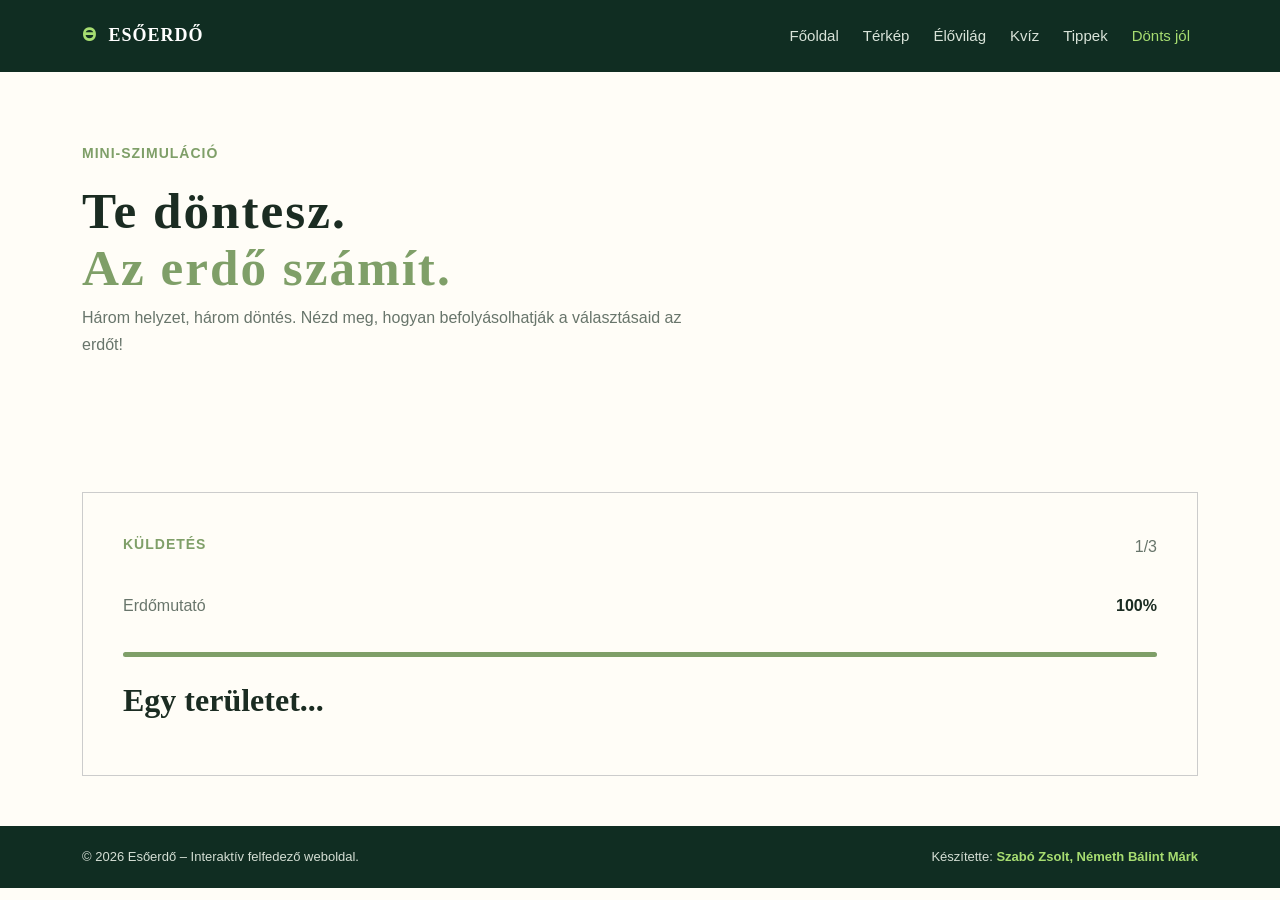
==== pages/dontsjol.html @ 35e12256 "donts alap" ====
<!DOCTYPE html>
<html lang="hu">

<head>
    <meta charset="utf-8">
    <meta name="viewport" content="width=device-width, initial-scale=1">

    <title>Esőerdők világa – Interaktív felfedező weboldal</title>

    <link href="https://cdn.jsdelivr.net/npm/bootstrap@5.3.3/dist/css/bootstrap.min.css" rel="stylesheet">
    <link rel="stylesheet" href="https://cdn.jsdelivr.net/npm/bootstrap-icons@1.13.2/font/bootstrap-icons.min.css">
    <link rel="stylesheet" href="../css/style.css">
</head>

<body>
    <header class="side-header">
        <nav class="navbar navbar-expand-lg navbar-dark site-nav">
            <div class="container">

                <a class="navbar-brand" href="../index.html">
                    <span class="icon">ϴ</span> Esőerdő
                </a>

                <button class="navbar-toggler" type="button" data-bs-toggle="collapse" data-bs-target="#mainNav"
                    aria-controls="mainNav" aria-expanded="false" aria-label="Navigáció megnyitása">

                    <span class="navbar-toggler-icon"></span>
                </button>

                <div class="collapse navbar-collapse" id="mainNav">
                    <ul class="navbar-nav ms-auto">

                        <li class="nav-item">
                            <a class="nav-link" href="../index.html">Főoldal</a>
                        </li>

                        <li class="nav-item">
                            <a class="nav-link" href="../pages/terkep.html">Térkép</a>
                        </li>

                        <li class="nav-item">
                            <a class="nav-link" href="../pages/elovilag.html">Élővilág</a>
                        </li>

                        <li class="nav-item">
                            <a class="nav-link" href="quiz.html">Kvíz</a>
                        </li>

                        <li class="nav-item">
                            <a class="nav-link" href="">Tippek</a>
                        </li>

                        <li class="nav-item">
                            <a class="nav-link active" href="">Dönts jól</a>
                        </li>

                    </ul>
                </div>

            </div>
        </nav>
        <div class="section-pad container">

            <div class="row align-items-end g-4 mb-5">

                <div class="col-lg-7">
                    <p class="title-text">Mini-szimuláció</p>

                    <h2 class="section-title">
                        Te döntesz. <br><span>Az erdő számít.</span>
                    </h2>
                    <p class="muted-copy">
                        Három helyzet, három döntés. Nézd meg, hogyan befolyásolhatják a választásaid az erdőt!
                    </p>
                </div>
            </div>
        </div>
    </header>

    <main>
        <section class="container">
            <div class="quiz">
                <div class="d-flex quiz-texts">
                    <p class="title-text">Küldetés</p>
                    <p class="progress-text"><span class="progress-num">1</span>/3</p>
                </div>
                <div class="d-flex forest-precent">
                    <p class="muted-copy mt-3">Erdőmutató</p>
                    <p class="fw-bold pt-3"><span>100</span>%</p>
                </div>
                <div class="progress mt-3" role="progressbar" aria-label="Basic example" aria-valuenow="0"
                    aria-valuemin="0" aria-valuemax="100">
                    <div class="progress-bar" style="width: 100%"></div>
                </div>
                <h2 class="mt-4">Egy területet...</h2>
                <p class="choose-q"></p>
            </div>
        </section>
    </main>

    <footer class="site-footer">

        <div class="container d-flex flex-column flex-md-row
            justify-content-between gap-2">

            <span>
                © 2026 Esőerdő – Interaktív felfedező weboldal.
            </span>

            <span>
                Készítette:
                <strong>Szabó Zsolt, Németh Bálint Márk</strong>
            </span>

        </div>

    </footer>

    <audio autoplay loop>
        <source src="sounds/rainforest.mp3" type="audio/mpeg">
    </audio>

    <script src="https://cdn.jsdelivr.net/npm/bootstrap@5.3.3/dist/js/bootstrap.bundle.min.js"></script>
    <script src="../js/chooseQuestions.js"></script>
    <script src="../js/ChooseQ.js"></script>
    <script src="../js/choose.js"></script>

</body>

</html>
---- css/style.css ----
html {
    scroll-behavior: smooth;
}

body {
    margin: 0;
    font-family: "DM Sans", sans-serif;
    background-color: #fffdf7;
    color: #1b2c22;
    line-height: 1.7;
}

.site-nav {
    position: sticky;
    top: 0;
    left: 0;
    width: 100%;
    background-color: rgba(16, 45, 34, 0.55);
    backdrop-filter: blur(8px);
    -webkit-backdrop-filter: blur(8px);
    padding: 15px 0;
    z-index: 10;
}

.navbar-brand {
    font-size: 18px;
    letter-spacing: 1px;
    font-weight: 700;
    font-family: "Playfair Display", serif;
    text-transform: uppercase;
}

.icon {
    color: #a7dd71;
    margin-right: 6px;
}

.nav-link {
    color: #d9e3d9 !important;
    margin-left: 8px;
    font-size: 15px;
}

.nav-link:hover,
.nav-link.active {
    color: #a7dd71 !important;
}

.site-footer {
    background-color: #102d22;
    color: #d4ded4;
    padding: 20px 0;
    font-size: 13px;
}

.site-footer strong {
    color: #a7dd71;
}

header {
    position: relative;
    height: 100vh;
    min-height: 600px;
    background-color: #102d22;
}



#heroCarousel {
    position: absolute;
    inset: 0;
    height: 100%;
}

#heroCarousel .carousel-inner,
#heroCarousel .carousel-item {
    height: 100%;
}

.hero-slide {
    height: 100%;
    background-repeat: no-repeat;
    background-size: cover;
    background-position: center center;
}

header::after {
    content: "";
    position: absolute;
    inset: 0;
    background-color: rgba(0, 0, 0, 0.6);
    z-index: 1;
    pointer-events: none;
}

.hero-content {
    position: relative;
    z-index: 2;
    padding-top: 150px;
}

.eyebrow {
    color: #d5f078;
    font-weight: 700;
    text-transform: uppercase;
    font-size: 12px;
    letter-spacing: 1px;
}

h1 {
    color: #fff;
    font-size: 70px;
}

h1, h2 {
    font-family: "Playfair Display", serif; 
}

h1 span {
    color: #d5f078;
}

.hero-lead {
    width: 35%;
    color: #ccc;
}

.hero-note {
    position: absolute;
    bottom: 80px;
    right: 40px;
    z-index: 2;
    color: #ccc;
}

.pulse-dot {
    display: inline-block;
    width: 8px;
    height: 8px;
    margin-right: 6px;
    border-radius: 50%;
    background-color: #d5f078;
}

.btn-lime {
    background-color: #d5f078;
    border-color: #d5f078;
    color: #1b2c22;
}

.btn-lime:hover {
    background-color: #39614a;
    color: #fff;
}

.btn-lime:active {
    background-color: #d5f078 !important;
    border-color: #d5f078 !important;
    color: #1b2c22 !important;
} 

.btn-outline-light:hover {
    color: #1b2c22;
}

.title-text {
    text-transform: uppercase;
    font-size: 14px;
    font-weight: 700;
    letter-spacing: 1px;
    color: #7f9f68;
    margin-bottom: 18px;
}

.section-pad {
    padding-top: 70px;
    padding-bottom: 70px;
}

.section-title {
    font-size: clamp(2.2rem, 4vw, 3.8rem);
    line-height: 1.1;
    letter-spacing: 2px;
}

.section-title span {
    color: #7f9f68;
}

.muted-copy {
    color: #68756b;
}

.feature-card {
    height: 100%;
    padding: 32px;
    border: 1px solid #dce2d6;
    background: #fff;
    border-radius: 5px;
    transition: transform 0.25s, box-shadow 0.25s;
}

.feature-card:hover {
    transform: translateY(-5px);
    box-shadow: 0 18px 40px #163b2614;
}

.stat {
    font-size: 13px;
    font-weight: 700;
    letter-spacing: 1px;
    color: #7f9f68;
}

.feature-card h3 {
    font-size: 25px;
    margin: 10px 0;
}

.feature-card p:last-child {
    color: #68756b;
    font-size: 15px;
    margin-bottom: 0;
}

.image-band {
    background: #f4f1e8;
    padding: 80px 0;
}

.rounded-image {
    width: 100%;
    height: 410px;
    object-fit: cover;
    border-radius: 4px;
}

.text-link {
    color: #1b2c22;
    font-weight: 700;
    text-decoration: none;
}

.text-link:hover {
    color: #7f9f68;
}

a {
    text-decoration: none;
    color: #1b2c22;
}

a:hover {
    color: #7f9f68;
}

#heroCarousel .carousel-control-prev,
#heroCarousel .carousel-control-next {
    z-index: 3;
    width: 8%;
}


.map,
.map-info  {
     border: 1px solid #dce2d6;
     border-radius: 5px;
     background-color: #fff;
     margin-bottom: 40px;

}

.map-info {
        padding: 32px;

}

.title-row {
    background-color: #F4F1E8;
    padding-top: 70px;
    padding-bottom: 5px;
    margin-bottom: 50px;
}

.side-header {
    height: auto;
    min-height: 0;
    background-color: transparent;
}

.side-header::after {
    display: none;
}

.side-header .site-nav {
    position: sticky;
    top: 0;
    background-color: #102d22;
}

.progress-text {
    font-size: 16px;
    color: #68756b;
}

.quiz-texts, .quiz-buttons {
    justify-content: space-between;
}

.quiz {
    border: 1px solid #ccc;
    padding: 40px;
    margin-bottom: 50px;
}

.progress-bar {
    background-color: #7f9f68;
}

.progress {
    height: 5px;
}

h2 {
    font-weight: 700;
}

.form-check {
    border-top: 1px solid #ccc;
    border-bottom: 1px solid #ccc;
}

.quiz-buttons button:first-of-type {
    border: 1px solid #ccc;
}

.quiz-buttons button:last-of-type {
    background-color: #d5f078;
}

.quiz-buttons button {
    padding: 15px;
    font-weight: 700;
}

 .species-card {
     height: 100%;
     background: #fff;
     border: 1px solid #dce2d6;
     border-radius: 5px;
     overflow: hidden;
     transition: transform .25s, box-shadow .25s
 }

 .species-card img {
     width: 100%;
     height: 240px;
     object-fit: cover
 }

 .species-body {
     padding: 20px
 }

 .species-tag {
     display: inline-block;
     text-transform: uppercase;
     letter-spacing: 1.2px;
     font-size: 12px;
     font-weight: 700;
     color: #557747;
     margin-bottom: 10px
 }

 .species-body h2 {
     font-size: 28px
 }

 .species-body p {
     color: #68756b ;
     font-size: 14px;
     margin-bottom: 0
 }

 .species-card img{
    object-fit: cover;
      background-attachment: fixed ;

 }

 .elovilag{
    margin-bottom: 40px;
 }

 .forest-precent {
    justify-content: space-between;
 }
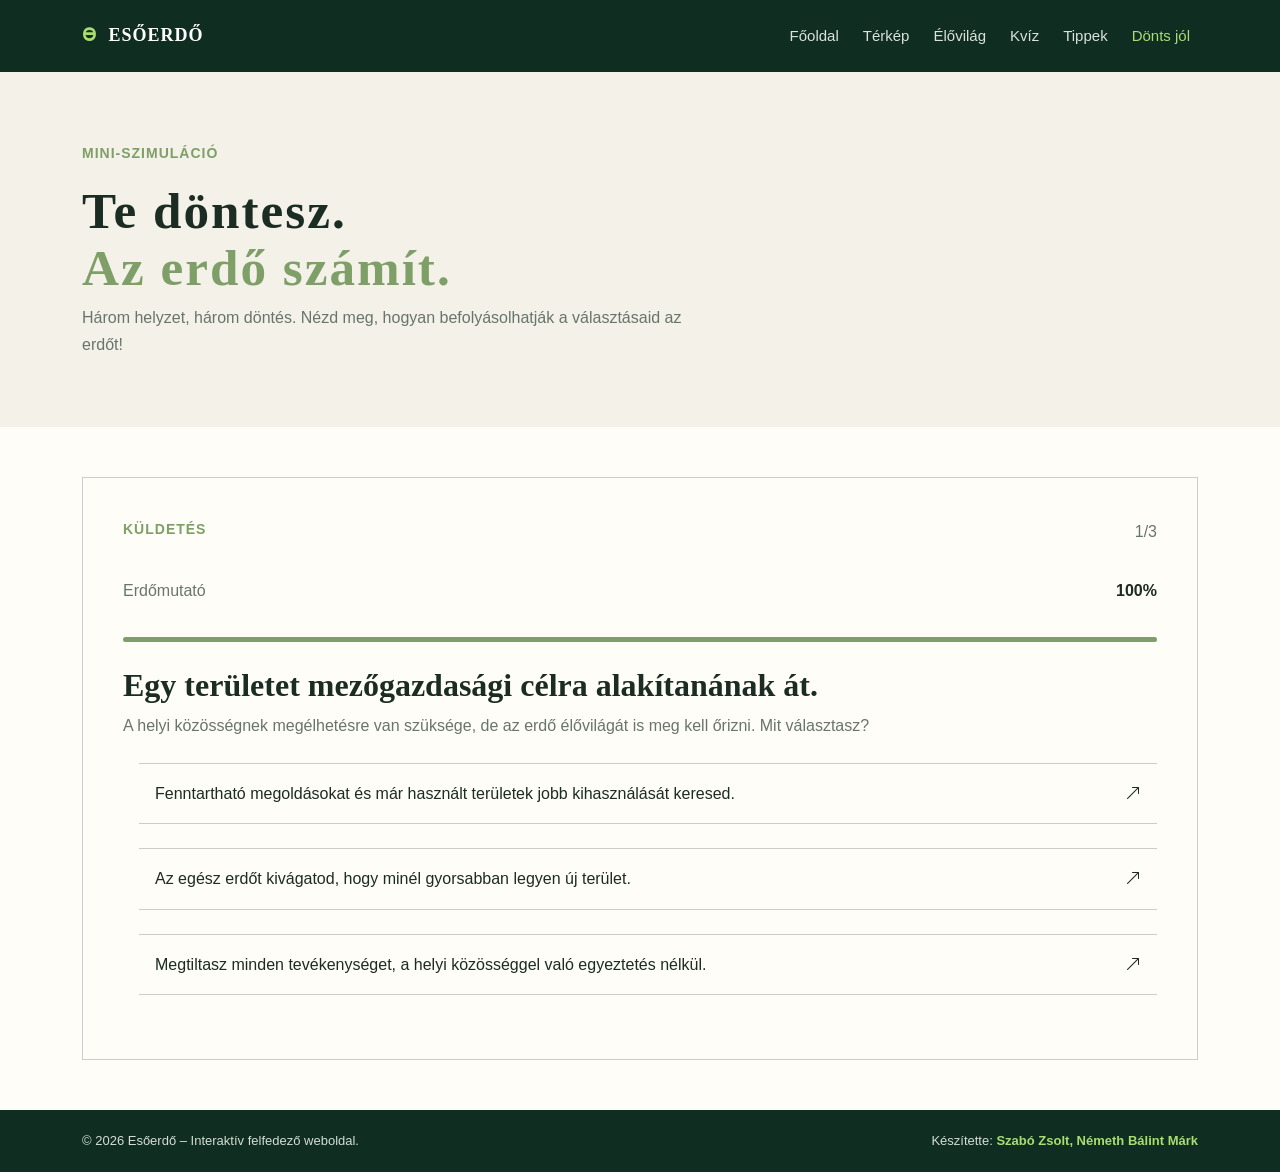
==== commit 56736ddb: "donts jol" ====
--- a/pages/dontsjol.html
+++ b/pages/dontsjol.html
@@ -59,25 +59,27 @@
 
             </div>
         </nav>
-        <div class="section-pad container">
-
-            <div class="row align-items-end g-4 mb-5">
-
-                <div class="col-lg-7">
-                    <p class="title-text">Mini-szimuláció</p>
-
-                    <h2 class="section-title">
-                        Te döntesz. <br><span>Az erdő számít.</span>
-                    </h2>
-                    <p class="muted-copy">
-                        Három helyzet, három döntés. Nézd meg, hogyan befolyásolhatják a választásaid az erdőt!
-                    </p>
-                </div>
-            </div>
-        </div>
     </header>
 
     <main>
+        <section class="title-row">
+            <div class="container">
+                <div class="row align-items-end g-4 mb-5">
+
+                    <div class="col-lg-7">
+                        <p class="title-text">Mini-szimuláció</p>
+
+                        <h2 class="section-title">
+                            Te döntesz. <br><span>Az erdő számít.</span>
+                        </h2>
+                        <p class="muted-copy">
+                            Három helyzet, három döntés. Nézd meg, hogyan befolyásolhatják a választásaid az erdőt!
+                        </p>
+                    </div>
+                </div>
+
+
+        </section>
         <section class="container">
             <div class="quiz">
                 <div class="d-flex quiz-texts">
@@ -92,8 +94,13 @@
                     aria-valuemin="0" aria-valuemax="100">
                     <div class="progress-bar" style="width: 100%"></div>
                 </div>
-                <h2 class="mt-4">Egy területet...</h2>
-                <p class="choose-q"></p>
+                <h2 class="mt-4 choose-sit">Egy területet...</h2>
+                <div class="whole-choose">
+                    <p class="muted-copy choose-q">aaaaaaaaaaaaaaaaaaaaaaaaaaaaaaaa</p>
+                    <div class="choose-options">
+
+                    </div>
+                </div>
             </div>
         </section>
     </main>
--- a/css/style.css
+++ b/css/style.css
@@ -352,6 +352,13 @@
      transition: transform .25s, box-shadow .25s
  }
 
+ .species-card:hover {
+    transform: translateY(-5px);
+    box-shadow: 0 18px 40px #163b2614;
+}
+
+ 
+
  .species-card img {
      width: 100%;
      height: 240px;
@@ -388,10 +395,61 @@
 
  }
 
- .elovilag{
+ .elovilag, .tippek{
     margin-bottom: 40px;
  }
 
- .forest-precent {
+ .forest-precent, .choose-label {
     justify-content: space-between;
  }
+  .tip-card {
+     display: flex;
+     gap: 20px;
+     padding: 32px;
+     height: 100%;
+     background: #fff;
+     border: 1px solid #dce2d6;
+     border-radius: 5px;
+    transition: transform 0.25s, box-shadow 0.25s;
+ }
+
+
+.tip-card:hover {
+    transform: translateY(-5px);
+    box-shadow: 0 18px 40px #163b2614;
+}
+
+ .tip-number {
+     font-family: "Playfair Display", serif;
+     font-size: 40px;
+     color: #7f9f68;
+     line-height: 1
+ }
+
+ .tip-card h2 {
+     font-size: 25px
+ }
+
+ .tip-card p {
+     color: #68756b;
+     margin-bottom: 0
+ }
+
+ .note-panel {
+     padding: 32px;
+     background: #f4f1e8;
+     border-left: 4px solid #7f9f68;
+ }
+
+ .note-panel h2 {
+     font-size: 25px
+ }
+
+ .note-panel p {
+     color: #68756b;
+     margin-bottom: 0
+ }
+
+.choose {
+    cursor: pointer;
+}
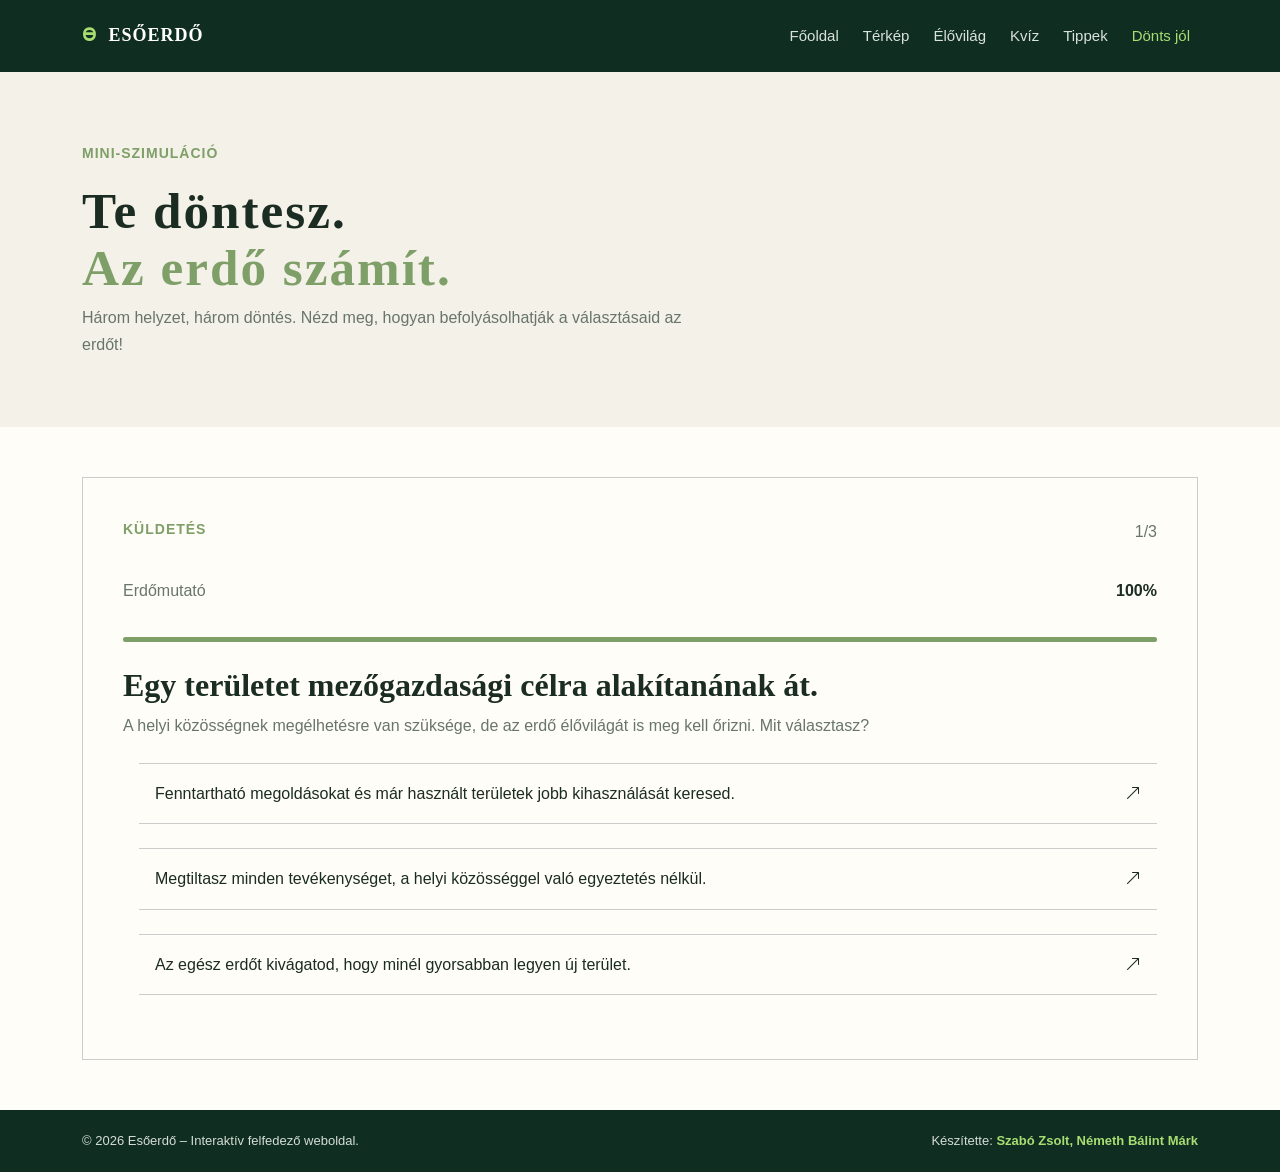
==== commit 63145f6d: "fixalas" ====
--- a/pages/dontsjol.html
+++ b/pages/dontsjol.html
@@ -43,15 +43,15 @@
                         </li>
 
                         <li class="nav-item">
-                            <a class="nav-link" href="quiz.html">Kvíz</a>
+                            <a class="nav-link" href="../pages/quiz.html">Kvíz</a>
                         </li>
 
                         <li class="nav-item">
-                            <a class="nav-link" href="">Tippek</a>
+                            <a class="nav-link" href="../pages/tippek.html">Tippek</a>
                         </li>
 
                         <li class="nav-item">
-                            <a class="nav-link active" href="">Dönts jól</a>
+                            <a class="nav-link active" href="../pages/dontsjol.html">Dönts jól</a>
                         </li>
 
                     </ul>
@@ -94,9 +94,9 @@
                     aria-valuemin="0" aria-valuemax="100">
                     <div class="progress-bar" style="width: 100%"></div>
                 </div>
-                <h2 class="mt-4 choose-sit">Egy területet...</h2>
+                <h2 class="mt-4 choose-sit"></h2>
                 <div class="whole-choose">
-                    <p class="muted-copy choose-q">aaaaaaaaaaaaaaaaaaaaaaaaaaaaaaaa</p>
+                    <p class="muted-copy choose-q"></p>
                     <div class="choose-options">
 
                     </div>
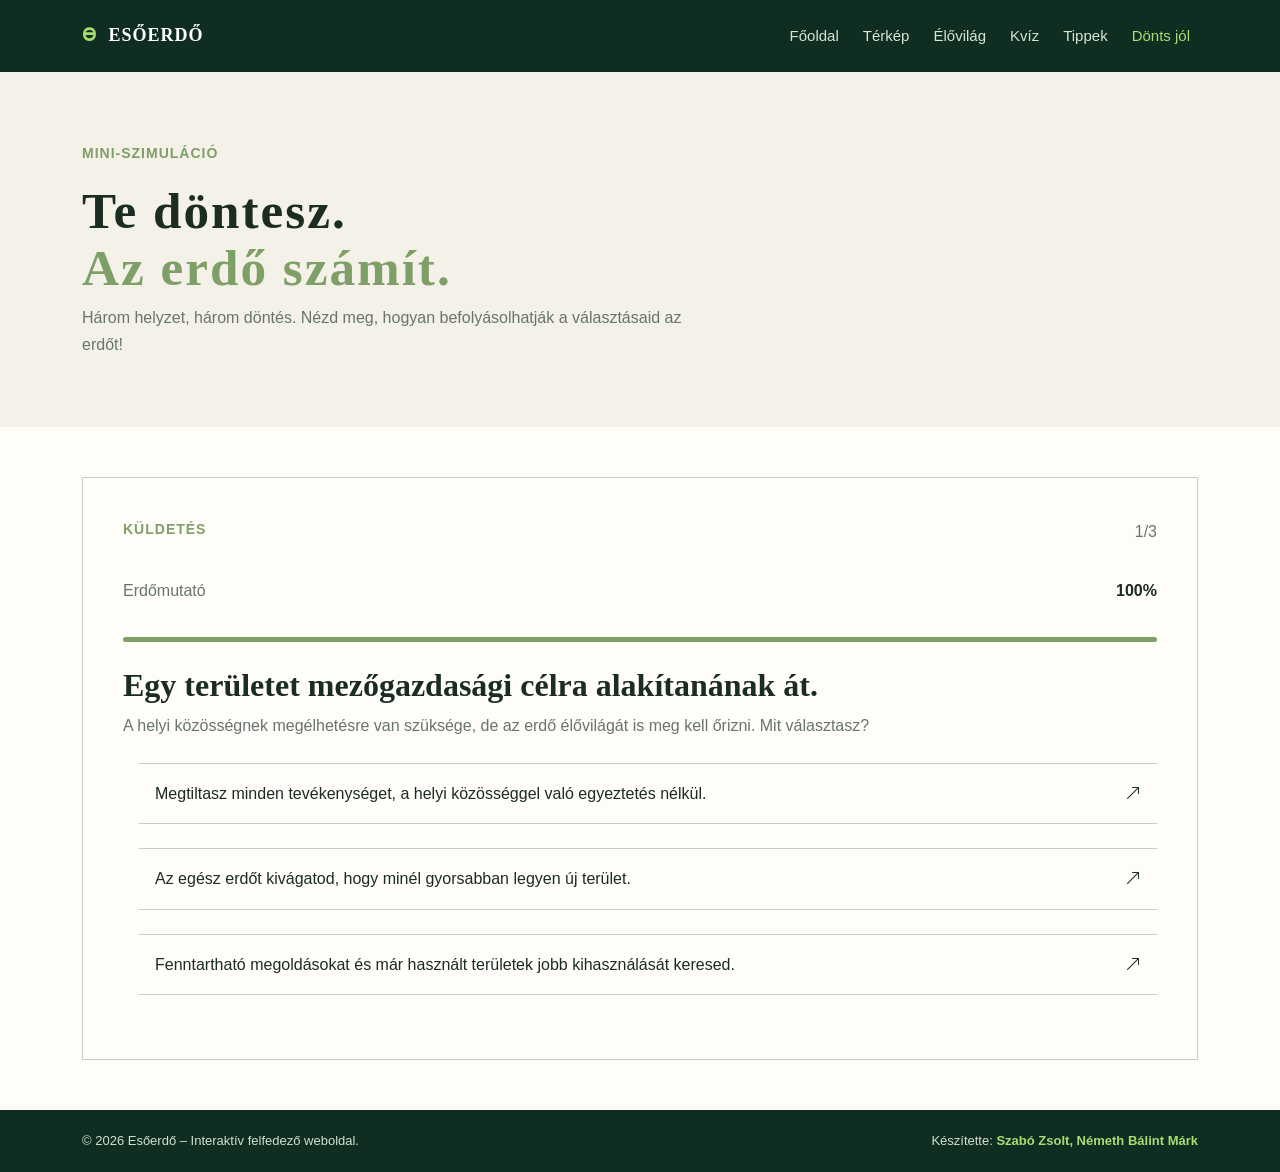
==== commit b522b8c5: "favicon" ====
--- a/pages/dontsjol.html
+++ b/pages/dontsjol.html
@@ -10,6 +10,7 @@
     <link href="https://cdn.jsdelivr.net/npm/bootstrap@5.3.3/dist/css/bootstrap.min.css" rel="stylesheet">
     <link rel="stylesheet" href="https://cdn.jsdelivr.net/npm/bootstrap-icons@1.13.2/font/bootstrap-icons.min.css">
     <link rel="stylesheet" href="../css/style.css">
+    <link rel="icon" type="image/x-icon" href="../images/favicon.ico">
 </head>
 
 <body>
--- a/css/style.css
+++ b/css/style.css
@@ -112,8 +112,9 @@
     font-size: 70px;
 }
 
-h1, h2 {
-    font-family: "Playfair Display", serif; 
+h1,
+h2 {
+    font-family: "Playfair Display", serif;
 }
 
 h1 span {
@@ -157,7 +158,7 @@
     background-color: #d5f078 !important;
     border-color: #d5f078 !important;
     color: #1b2c22 !important;
-} 
+}
 
 .btn-outline-light:hover {
     color: #1b2c22;
@@ -262,16 +263,16 @@
 
 
 .map,
-.map-info  {
-     border: 1px solid #dce2d6;
-     border-radius: 5px;
-     background-color: #fff;
-     margin-bottom: 40px;
-
-}
-
 .map-info {
-        padding: 32px;
+    border: 1px solid #dce2d6;
+    border-radius: 5px;
+    background-color: #fff;
+    margin-bottom: 40px;
+
+}
+
+.map-info {
+    padding: 32px;
 
 }
 
@@ -303,7 +304,8 @@
     color: #68756b;
 }
 
-.quiz-texts, .quiz-buttons {
+.quiz-texts,
+.quiz-buttons {
     justify-content: space-between;
 }
 
@@ -343,75 +345,78 @@
     font-weight: 700;
 }
 
- .species-card {
-     height: 100%;
-     background: #fff;
-     border: 1px solid #dce2d6;
-     border-radius: 5px;
-     overflow: hidden;
-     transition: transform .25s, box-shadow .25s
- }
-
- .species-card:hover {
+.species-card {
+    height: 100%;
+    background: #fff;
+    border: 1px solid #dce2d6;
+    border-radius: 5px;
+    overflow: hidden;
+    transition: transform .25s, box-shadow .25s
+}
+
+.species-card:hover {
     transform: translateY(-5px);
     box-shadow: 0 18px 40px #163b2614;
 }
 
- 
-
- .species-card img {
-     width: 100%;
-     height: 240px;
-     object-fit: cover
- }
-
- .species-body {
-     padding: 20px
- }
-
- .species-tag {
-     display: inline-block;
-     text-transform: uppercase;
-     letter-spacing: 1.2px;
-     font-size: 12px;
-     font-weight: 700;
-     color: #557747;
-     margin-bottom: 10px
- }
-
- .species-body h2 {
-     font-size: 28px
- }
-
- .species-body p {
-     color: #68756b ;
-     font-size: 14px;
-     margin-bottom: 0
- }
-
- .species-card img{
+
+
+.species-card img {
+    width: 100%;
+    height: 240px;
+    object-fit: cover
+}
+
+.species-body {
+    padding: 20px
+}
+
+.species-tag {
+    display: inline-block;
+    text-transform: uppercase;
+    letter-spacing: 1.2px;
+    font-size: 12px;
+    font-weight: 700;
+    color: #557747;
+    margin-bottom: 10px
+}
+
+.species-body h2 {
+    font-size: 28px
+}
+
+.species-body p {
+    color: #68756b;
+    font-size: 14px;
+    margin-bottom: 0
+}
+
+.species-card img {
     object-fit: cover;
-      background-attachment: fixed ;
-
- }
-
- .elovilag, .tippek{
+    background-attachment: fixed;
+
+}
+
+.elovilag,
+.tippek {
     margin-bottom: 40px;
- }
-
- .forest-precent, .choose-label {
+}
+
+.forest-precent,
+.choose-label {
     justify-content: space-between;
- }
-  .tip-card {
-     display: flex;
-     gap: 20px;
-     padding: 32px;
-     height: 100%;
-     background: #fff;
-     border: 1px solid #dce2d6;
-     border-radius: 5px;
+}
+
+.tip-card {
+    display: flex;
+    gap: 20px;
+    padding: 32px;
+    height: 100%;
+    background: #fff;
+    border: 1px solid #dce2d6;
+    border-radius: 5px;
     transition: transform 0.25s, box-shadow 0.25s;
- }
+}
 
 
 .tip-card:hover {
@@ -419,37 +424,47 @@
     box-shadow: 0 18px 40px #163b2614;
 }
 
- .tip-number {
-     font-family: "Playfair Display", serif;
-     font-size: 40px;
-     color: #7f9f68;
-     line-height: 1
- }
-
- .tip-card h2 {
-     font-size: 25px
- }
-
- .tip-card p {
-     color: #68756b;
-     margin-bottom: 0
- }
-
- .note-panel {
-     padding: 32px;
-     background: #f4f1e8;
-     border-left: 4px solid #7f9f68;
- }
-
- .note-panel h2 {
-     font-size: 25px
- }
-
- .note-panel p {
-     color: #68756b;
-     margin-bottom: 0
- }
+.tip-number {
+    font-family: "Playfair Display", serif;
+    font-size: 40px;
+    color: #7f9f68;
+    line-height: 1
+}
+
+.tip-card h2 {
+    font-size: 25px
+}
+
+.tip-card p {
+    color: #68756b;
+    margin-bottom: 0
+}
+
+.note-panel {
+    padding: 32px;
+    background: #f4f1e8;
+    border-left: 4px solid #7f9f68;
+}
+
+.note-panel h2 {
+    font-size: 25px
+}
+
+.note-panel p {
+    color: #68756b;
+    margin-bottom: 0
+}
 
 .choose {
     cursor: pointer;
+}
+
+.accordion-button {
+    background-color: #fff !important;
+}
+
+.accordion-item .title-text {
+    font-family: "DM Sans", sans-serif;
+    font-size: 20px;
+    margin-top: 20px;
 }
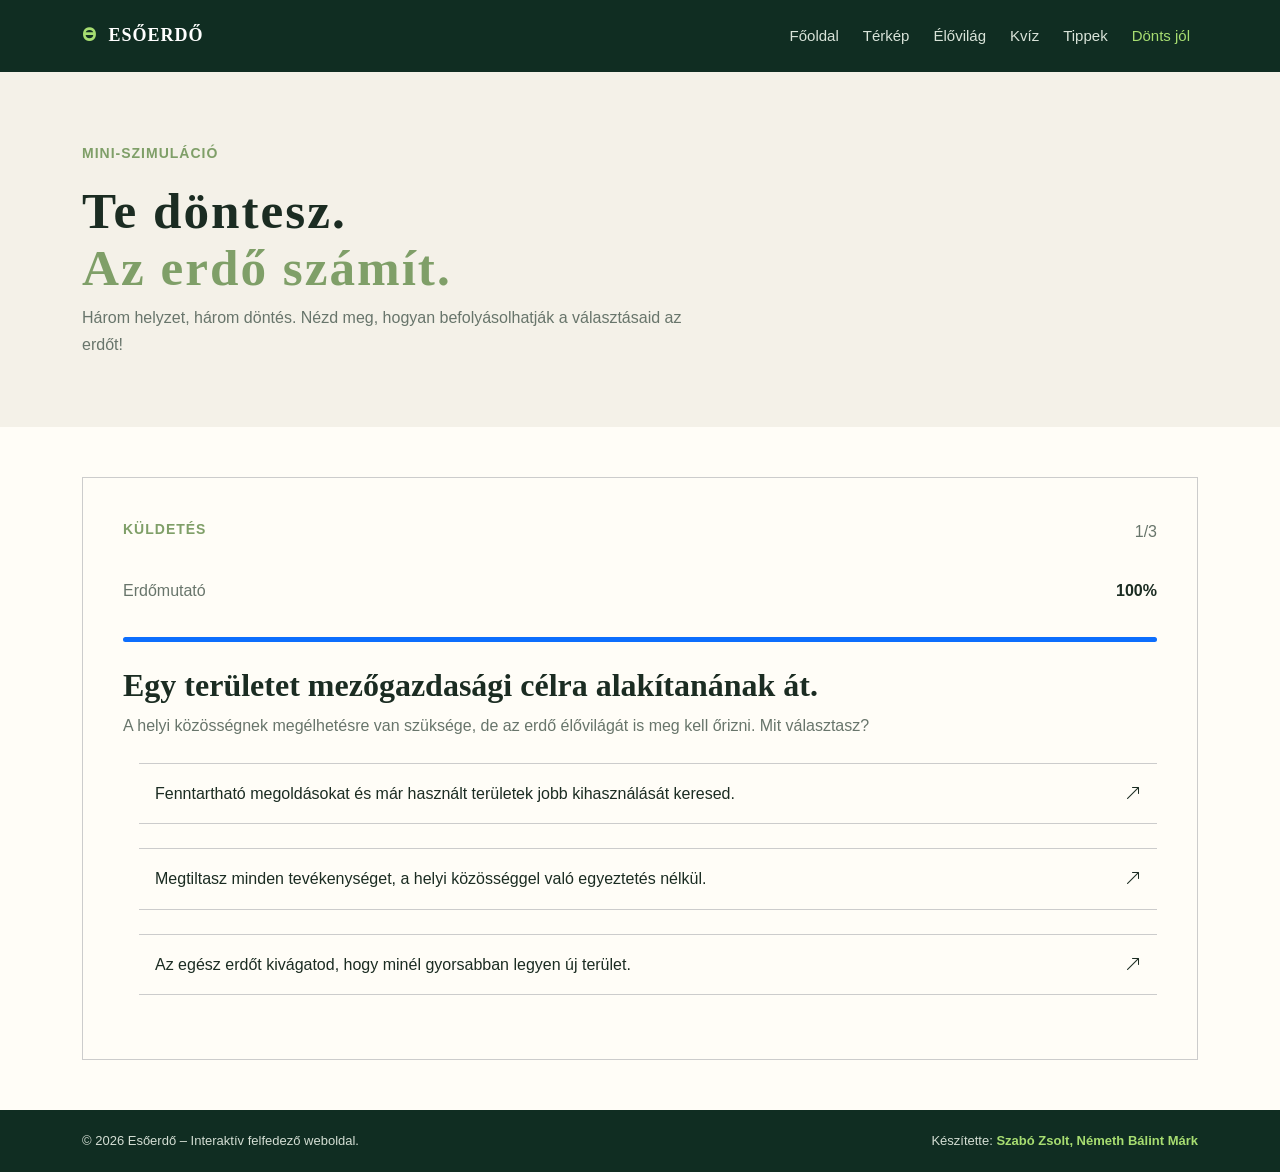
==== commit a5f995aa: "validáció" ====
--- a/pages/dontsjol.html
+++ b/pages/dontsjol.html
@@ -78,8 +78,7 @@
                         </p>
                     </div>
                 </div>
-
-
+            </div>
         </section>
         <section class="container">
             <div class="quiz">
--- a/css/style.css
+++ b/css/style.css
@@ -2,43 +2,101 @@
     scroll-behavior: smooth;
 }
 
+body,
+.accordion-item .title-text {
+    font-family: "DM Sans", sans-serif;
+}
+
+body,
+.btn-lime,
+.btn-outline-light:hover,
+.text-link,
+a {
+    color: #1b2c22;
+}
+
 body {
     margin: 0;
-    font-family: "DM Sans", sans-serif;
     background-color: #fffdf7;
-    color: #1b2c22;
     line-height: 1.7;
+}
+
+.site-nav,
+.rounded-image,
+.species-card img {
+    width: 100%;
+}
+
+.site-nav,
+.site-footer,
+header {
+    background-color: #102d22;
 }
 
 .site-nav {
     position: sticky;
     top: 0;
     left: 0;
-    width: 100%;
-    background-color: rgba(16, 45, 34, 0.55);
     backdrop-filter: blur(8px);
     -webkit-backdrop-filter: blur(8px);
     padding: 15px 0;
     z-index: 10;
 }
 
+.navbar-brand,
+.eyebrow,
+.title-text,
+.stat {
+    letter-spacing: 1px;
+}
+
+.navbar-brand,
+.eyebrow,
+.title-text,
+.stat,
+.text-link,
+h2,
+.quiz-buttons button,
+.species-tag {
+    font-weight: 700;
+}
+
+.navbar-brand,
+h1,
+h2,
+.tip-number {
+    font-family: "Playfair Display", serif;
+}
+
+.navbar-brand,
+.eyebrow,
+.title-text,
+.species-tag {
+    text-transform: uppercase;
+}
+
 .navbar-brand {
     font-size: 18px;
-    letter-spacing: 1px;
-    font-weight: 700;
-    font-family: "Playfair Display", serif;
-    text-transform: uppercase;
-}
-
-.icon {
+}
+
+.icon,
+.site-footer strong {
     color: #a7dd71;
+}
+
+.icon,
+.pulse-dot {
     margin-right: 6px;
+}
+
+.nav-link,
+.feature-card p:last-child {
+    font-size: 15px;
 }
 
 .nav-link {
     color: #d9e3d9 !important;
     margin-left: 8px;
-    font-size: 15px;
 }
 
 .nav-link:hover,
@@ -46,39 +104,48 @@
     color: #a7dd71 !important;
 }
 
+.site-footer,
+.stat {
+    font-size: 13px;
+}
+
 .site-footer {
-    background-color: #102d22;
     color: #d4ded4;
     padding: 20px 0;
-    font-size: 13px;
-}
-
-.site-footer strong {
-    color: #a7dd71;
+}
+
+header,
+.hero-content {
+    position: relative;
 }
 
 header {
-    position: relative;
     height: 100vh;
     min-height: 600px;
-    background-color: #102d22;
-}
-
-
-
-#heroCarousel {
+}
+
+#heroCarousel,
+header::after,
+.hero-note {
     position: absolute;
+}
+
+#heroCarousel,
+header::after {
     inset: 0;
+}
+
+#heroCarousel,
+#heroCarousel .carousel-inner,
+#heroCarousel .carousel-item,
+.hero-slide,
+.feature-card,
+.species-card,
+.tip-card {
     height: 100%;
 }
 
-#heroCarousel .carousel-inner,
-#heroCarousel .carousel-item {
-    height: 100%;
-}
-
 .hero-slide {
-    height: 100%;
     background-repeat: no-repeat;
     background-size: cover;
     background-position: center center;
@@ -86,72 +153,76 @@
 
 header::after {
     content: "";
-    position: absolute;
-    inset: 0;
     background-color: rgba(0, 0, 0, 0.6);
     z-index: 1;
     pointer-events: none;
 }
 
+.hero-content,
+.hero-note {
+    z-index: 2;
+}
+
 .hero-content {
-    position: relative;
-    z-index: 2;
     padding-top: 150px;
 }
 
-.eyebrow {
-    color: #d5f078;
-    font-weight: 700;
-    text-transform: uppercase;
-    font-size: 12px;
-    letter-spacing: 1px;
-}
-
-h1 {
-    color: #fff;
-    font-size: 70px;
-}
-
-h1,
-h2 {
-    font-family: "Playfair Display", serif;
-}
-
+.eyebrow,
 h1 span {
     color: #d5f078;
 }
 
+.eyebrow,
+.species-tag {
+    font-size: 12px;
+}
+
+h1,
+.btn-lime:hover {
+    color: #fff;
+}
+
+h1 {
+    font-size: 70px;
+}
+
+.hero-lead,
+.hero-note {
+    color: #ccc;
+}
+
 .hero-lead {
     width: 35%;
-    color: #ccc;
 }
 
 .hero-note {
-    position: absolute;
     bottom: 80px;
     right: 40px;
-    z-index: 2;
-    color: #ccc;
+}
+
+.pulse-dot,
+.species-tag {
+    display: inline-block;
+}
+
+.pulse-dot,
+.btn-lime,
+.quiz-buttons button:last-of-type {
+    background-color: #d5f078;
 }
 
 .pulse-dot {
-    display: inline-block;
     width: 8px;
     height: 8px;
-    margin-right: 6px;
     border-radius: 50%;
-    background-color: #d5f078;
 }
 
 .btn-lime {
-    background-color: #d5f078;
     border-color: #d5f078;
-    color: #1b2c22;
 }
 
 .btn-lime:hover {
     background-color: #39614a;
-    color: #fff;
 }
 
 .btn-lime:active {
@@ -160,21 +231,31 @@
     color: #1b2c22 !important;
 }
 
-.btn-outline-light:hover {
-    color: #1b2c22;
+.title-text,
+.species-body p {
+    font-size: 14px;
+}
+
+.title-text,
+.section-title span,
+.stat,
+.text-link:hover,
+a:hover,
+.progress-bar,
+.tip-number {
+    color: #7f9f68;
 }
 
 .title-text {
-    text-transform: uppercase;
-    font-size: 14px;
-    font-weight: 700;
-    letter-spacing: 1px;
-    color: #7f9f68;
     margin-bottom: 18px;
 }
 
+.section-pad,
+.title-row {
+    padding-top: 70px;
+}
+
 .section-pad {
-    padding-top: 70px;
     padding-bottom: 70px;
 }
 
@@ -184,16 +265,16 @@
     letter-spacing: 2px;
 }
 
-.section-title span {
-    color: #7f9f68;
-}
-
-.muted-copy {
+.muted-copy,
+.feature-card p:last-child,
+.progress-text,
+.species-body p,
+.tip-card p,
+.note-panel p {
     color: #68756b;
 }
 
 .feature-card {
-    height: 100%;
     padding: 32px;
     border: 1px solid #dce2d6;
     background: #fff;
@@ -201,16 +282,11 @@
     transition: transform 0.25s, box-shadow 0.25s;
 }
 
-.feature-card:hover {
+.feature-card:hover,
+.species-card:hover,
+.tip-card:hover {
     transform: translateY(-5px);
     box-shadow: 0 18px 40px #163b2614;
-}
-
-.stat {
-    font-size: 13px;
-    font-weight: 700;
-    letter-spacing: 1px;
-    color: #7f9f68;
 }
 
 .feature-card h3 {
@@ -219,8 +295,6 @@
 }
 
 .feature-card p:last-child {
-    color: #68756b;
-    font-size: 15px;
     margin-bottom: 0;
 }
 
@@ -230,29 +304,14 @@
 }
 
 .rounded-image {
-    width: 100%;
     height: 410px;
     object-fit: cover;
     border-radius: 4px;
 }
 
-.text-link {
-    color: #1b2c22;
-    font-weight: 700;
-    text-decoration: none;
-}
-
-.text-link:hover {
-    color: #7f9f68;
-}
-
+.text-link,
 a {
     text-decoration: none;
-    color: #1b2c22;
-}
-
-a:hover {
-    color: #7f9f68;
 }
 
 #heroCarousel .carousel-control-prev,
@@ -260,7 +319,6 @@
     z-index: 3;
     width: 8%;
 }
-
 
 .map,
 .map-info {
@@ -268,17 +326,14 @@
     border-radius: 5px;
     background-color: #fff;
     margin-bottom: 40px;
-
 }
 
 .map-info {
     padding: 32px;
-
 }
 
 .title-row {
     background-color: #F4F1E8;
-    padding-top: 70px;
     padding-bottom: 5px;
     margin-bottom: 50px;
 }
@@ -293,15 +348,8 @@
     display: none;
 }
 
-.side-header .site-nav {
-    position: sticky;
-    top: 0;
-    background-color: #102d22;
-}
-
 .progress-text {
     font-size: 16px;
-    color: #68756b;
 }
 
 .quiz-texts,
@@ -315,16 +363,8 @@
     margin-bottom: 50px;
 }
 
-.progress-bar {
-    background-color: #7f9f68;
-}
-
 .progress {
     height: 5px;
-}
-
-h2 {
-    font-weight: 700;
 }
 
 .form-check {
@@ -332,69 +372,49 @@
     border-bottom: 1px solid #ccc;
 }
 
+.quiz-buttons button {
+    padding: 15px;
+}
+
 .quiz-buttons button:first-of-type {
     border: 1px solid #ccc;
 }
 
-.quiz-buttons button:last-of-type {
-    background-color: #d5f078;
-}
-
-.quiz-buttons button {
-    padding: 15px;
-    font-weight: 700;
-}
-
 .species-card {
-    height: 100%;
     background: #fff;
     border: 1px solid #dce2d6;
     border-radius: 5px;
     overflow: hidden;
-    transition: transform .25s, box-shadow .25s
-}
-
-.species-card:hover {
-    transform: translateY(-5px);
-    box-shadow: 0 18px 40px #163b2614;
-}
-
-
+    transition: transform .25s, box-shadow .25s;
+}
 
 .species-card img {
-    width: 100%;
     height: 240px;
-    object-fit: cover
-}
-
-.species-body {
-    padding: 20px
-}
-
-.species-tag {
-    display: inline-block;
-    text-transform: uppercase;
-    letter-spacing: 1.2px;
-    font-size: 12px;
-    font-weight: 700;
-    color: #557747;
-    margin-bottom: 10px
-}
-
-.species-body h2 {
-    font-size: 28px
-}
-
-.species-body p {
-    color: #68756b;
-    font-size: 14px;
-    margin-bottom: 0
-}
-
-.species-card img {
     object-fit: cover;
     background-attachment: fixed;
-
+    background: transparent;
+}
+
+.species-body {
+    padding: 20px;
+}
+
+.species-tag {
+    letter-spacing: 1.2px;
+    color: #557747;
+    margin-bottom: 10px;
+}
+
+.species-body h2,
+.tip-card h2,
+.note-panel h2 {
+    font-size: 25px;
+}
+
+.species-body p,
+.tip-card p,
+.note-panel p {
+    margin-bottom: 0;
 }
 
 .elovilag,
@@ -411,33 +431,15 @@
     display: flex;
     gap: 20px;
     padding: 32px;
-    height: 100%;
     background: #fff;
     border: 1px solid #dce2d6;
     border-radius: 5px;
     transition: transform 0.25s, box-shadow 0.25s;
 }
 
-
-.tip-card:hover {
-    transform: translateY(-5px);
-    box-shadow: 0 18px 40px #163b2614;
-}
-
 .tip-number {
-    font-family: "Playfair Display", serif;
     font-size: 40px;
-    color: #7f9f68;
-    line-height: 1
-}
-
-.tip-card h2 {
-    font-size: 25px
-}
-
-.tip-card p {
-    color: #68756b;
-    margin-bottom: 0
+    line-height: 1;
 }
 
 .note-panel {
@@ -446,15 +448,6 @@
     border-left: 4px solid #7f9f68;
 }
 
-.note-panel h2 {
-    font-size: 25px
-}
-
-.note-panel p {
-    color: #68756b;
-    margin-bottom: 0
-}
-
 .choose {
     cursor: pointer;
 }
@@ -464,7 +457,6 @@
 }
 
 .accordion-item .title-text {
-    font-family: "DM Sans", sans-serif;
     font-size: 20px;
     margin-top: 20px;
 }
